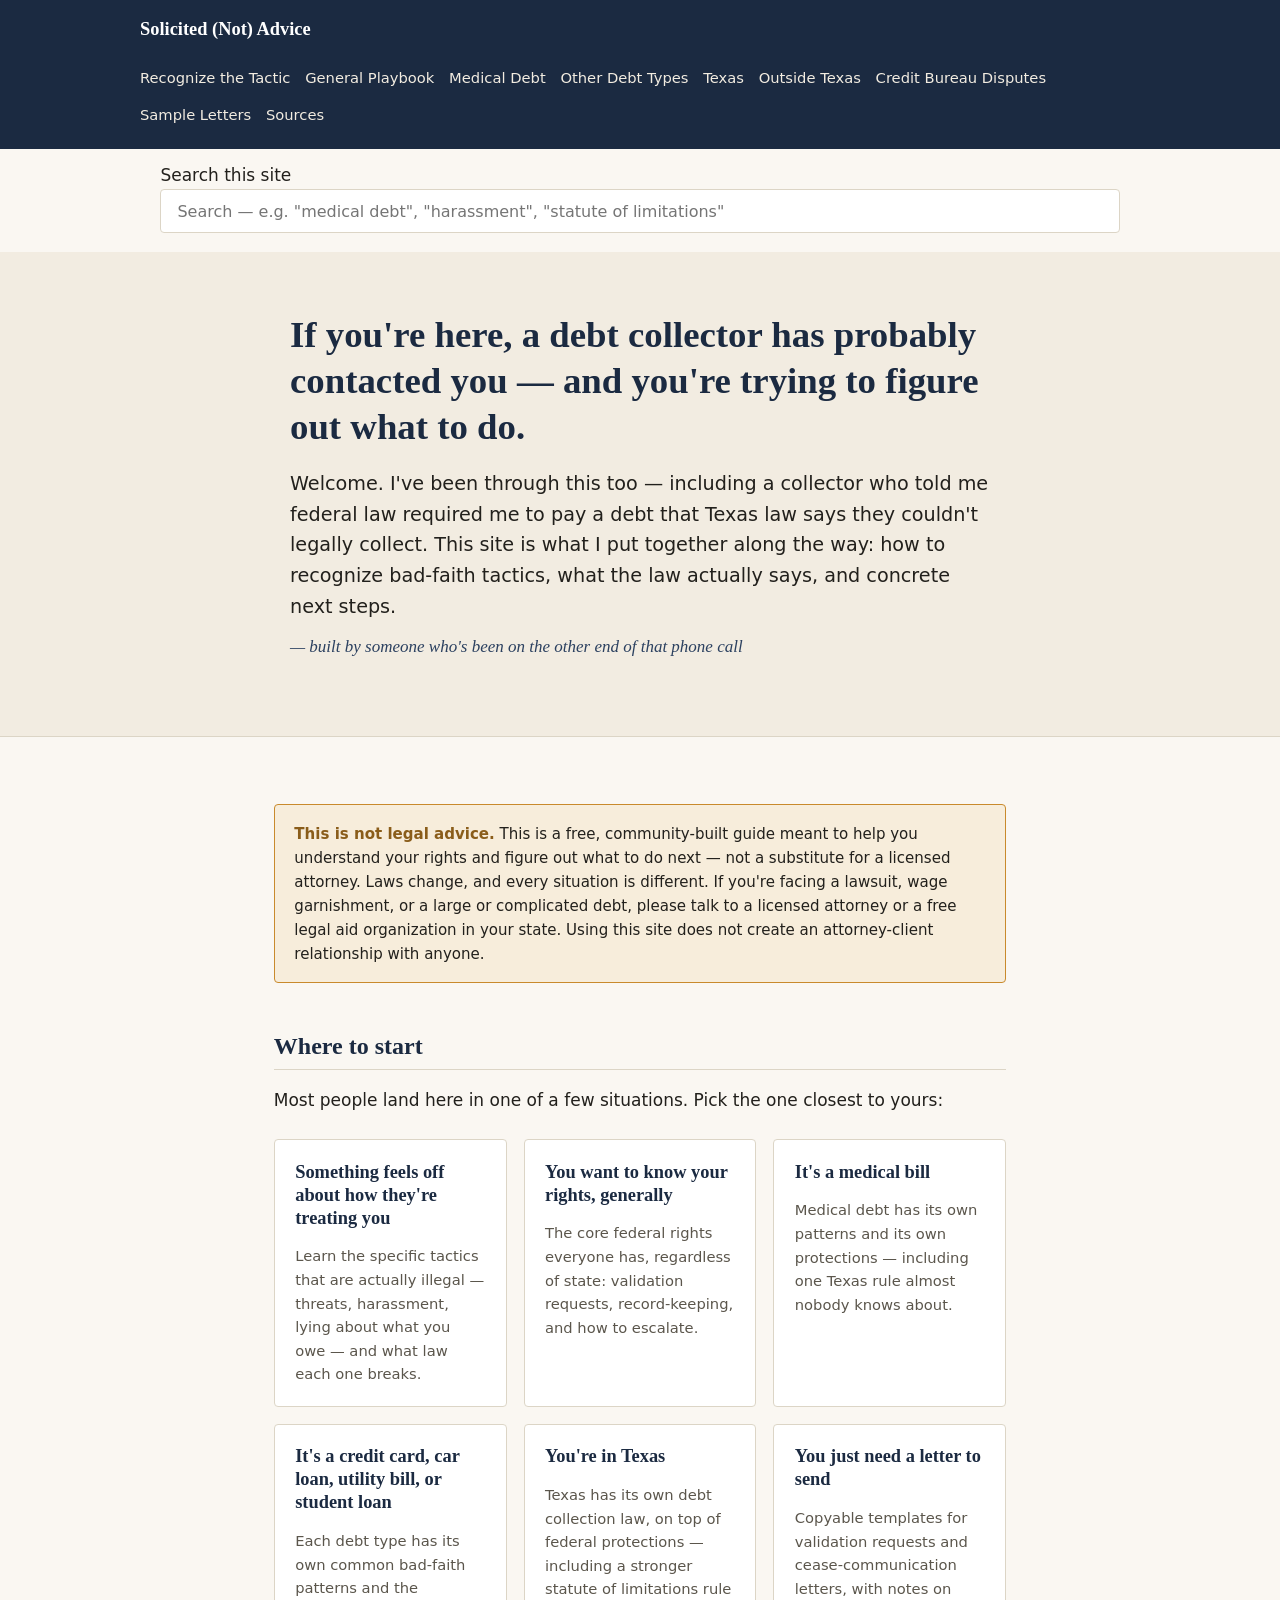
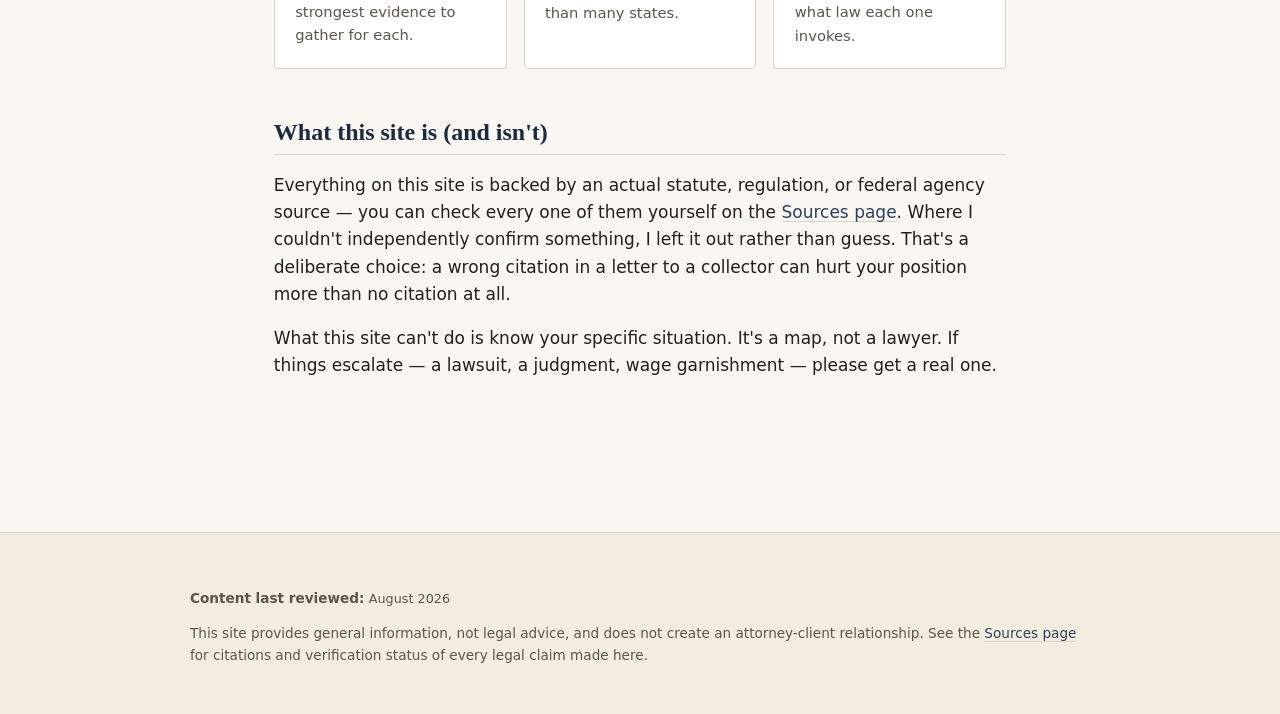
==== index.html @ 65c3b599 "Add files via upload" ====
<!DOCTYPE html>
<html lang="en">
<head>
<meta charset="UTF-8">
<meta name="viewport" content="width=device-width, initial-scale=1.0">
<title>Fighting Bad-Faith Debt Collection — A Community Guide</title>
<meta name="description" content="A free guide to recognizing bad-faith debt collection tactics and understanding your rights. Not legal advice — a starting point.">
<link rel="stylesheet" href="styles.css">
</head>
<body>
<a href="#main" class="skip-link">Skip to main content</a>

<header class="site-header">
  <div class="header-inner">
    <a href="index.html" class="site-title">Solicited (Not) Advice</a>
    <nav class="main-nav" aria-label="Main">
      <a href="recognize-the-tactic.html">Recognize the Tactic</a>
      <a href="playbook.html">General Playbook</a>
      <a href="medical-debt.html">Medical Debt</a>
      <a href="credit-card-debt.html">Other Debt Types</a>
      <a href="texas.html">Texas</a>
      <a href="outside-texas.html">Outside Texas</a>
      <a href="credit-bureau-disputes.html">Credit Bureau Disputes</a>
      <a href="sample-letters.html">Sample Letters</a>
      <a href="sources.html">Sources</a>
    </nav>
  </div>
</header>

<div class="site-search">
  <label for="site-search-input" class="visually-hidden">Search this site</label>
  <input type="search" id="site-search-input" placeholder="Search — e.g. &quot;medical debt&quot;, &quot;harassment&quot;, &quot;statute of limitations&quot;" autocomplete="off">
  <div id="search-results"></div>
</div>

<section class="hero">
  <div class="hero-inner">
    <h1>If you're here, a debt collector has probably contacted you — and you're trying to figure out what to do.</h1>
    <p class="lede">Welcome. I've been through this too — including a collector who told me federal law required me to pay a debt that Texas law says they couldn't legally collect. This site is what I put together along the way: how to recognize bad-faith tactics, what the law actually says, and concrete next steps.</p>
    <p class="signoff">— built by someone who's been on the other end of that phone call</p>
  </div>
</section>

<main id="main">

  <div class="disclaimer">
    <strong>This is not legal advice.</strong> This is a free, community-built guide meant to help you understand your rights and figure out what to do next — not a substitute for a licensed attorney. Laws change, and every situation is different. If you're facing a lawsuit, wage garnishment, or a large or complicated debt, please talk to a licensed attorney or a free legal aid organization in your state. Using this site does not create an attorney-client relationship with anyone.
  </div>

  <h2>Where to start</h2>
  <p>Most people land here in one of a few situations. Pick the one closest to yours:</p>

  <div class="card-grid">
    <a class="card" href="recognize-the-tactic.html">
      <h3>Something feels off about how they're treating you</h3>
      <p>Learn the specific tactics that are actually illegal — threats, harassment, lying about what you owe — and what law each one breaks.</p>
    </a>
    <a class="card" href="playbook.html">
      <h3>You want to know your rights, generally</h3>
      <p>The core federal rights everyone has, regardless of state: validation requests, record-keeping, and how to escalate.</p>
    </a>
    <a class="card" href="medical-debt.html">
      <h3>It's a medical bill</h3>
      <p>Medical debt has its own patterns and its own protections — including one Texas rule almost nobody knows about.</p>
    </a>
    <a class="card" href="credit-card-debt.html">
      <h3>It's a credit card, car loan, utility bill, or student loan</h3>
      <p>Each debt type has its own common bad-faith patterns and the strongest evidence to gather for each.</p>
    </a>
    <a class="card" href="texas.html">
      <h3>You're in Texas</h3>
      <p>Texas has its own debt collection law, on top of federal protections — including a stronger statute of limitations rule than many states.</p>
    </a>
    <a class="card" href="sample-letters.html">
      <h3>You just need a letter to send</h3>
      <p>Copyable templates for validation requests and cease-communication letters, with notes on what law each one invokes.</p>
    </a>
  </div>

  <h2>What this site is (and isn't)</h2>
  <p>Everything on this site is backed by an actual statute, regulation, or federal agency source — you can check every one of them yourself on the <a href="sources.html">Sources page</a>. Where I couldn't independently confirm something, I left it out rather than guess. That's a deliberate choice: a wrong citation in a letter to a collector can hurt your position more than no citation at all.</p>
  <p>What this site can't do is know your specific situation. It's a map, not a lawyer. If things escalate — a lawsuit, a judgment, wage garnishment — please get a real one.</p>

</main>

<footer class="site-footer">
  <div class="footer-inner">
    <p><strong>Content last reviewed:</strong> <span class="last-reviewed">August 2026</span></p>
    <p>This site provides general information, not legal advice, and does not create an attorney-client relationship. See the <a href="sources.html">Sources page</a> for citations and verification status of every legal claim made here.</p>
  </div>
</footer>

<script src="search-index.js"></script>
<script src="script.js"></script>
</body>
</html>
---- styles.css ----
/* ===== Design tokens ===== */
:root {
  --ink: #1B2A41;
  --ink-light: #2C4160;
  --paper: #FAF7F2;
  --paper-warm: #F2ECE1;
  --text: #22201C;
  --text-muted: #5B564C;
  --verified: #2F6E5B;
  --verified-bg: #E6EFEB;
  --caution: #C98A2C;
  --caution-bg: #F7EDDB;
  --border: #DCD5C6;
  --serif: Georgia, "Iowan Old Style", "Palatino Linotype", "Book Antiqua", serif;
  --sans: -apple-system, BlinkMacSystemFont, "Segoe UI", system-ui, Roboto, Helvetica, Arial, sans-serif;
  --max-width: 780px;
  --radius: 4px;
}

* { box-sizing: border-box; }

html { scroll-behavior: smooth; }

body {
  margin: 0;
  font-family: var(--sans);
  background: var(--paper);
  color: var(--text);
  line-height: 1.6;
  font-size: 17px;
}

h1, h2, h3, h4 {
  font-family: var(--serif);
  color: var(--ink);
  line-height: 1.25;
  margin-top: 2em;
  margin-bottom: 0.5em;
}

h1 { font-size: 2.1rem; margin-top: 0; }
h2 { font-size: 1.5rem; border-bottom: 1px solid var(--border); padding-bottom: 0.3em; }
h3 { font-size: 1.15rem; color: var(--ink-light); }

p, li { max-width: 68ch; }

a { color: var(--ink-light); text-decoration-color: var(--border); text-underline-offset: 3px; }
a:hover { color: var(--verified); }
a:focus-visible, button:focus-visible, input:focus-visible {
  outline: 2px solid var(--verified);
  outline-offset: 2px;
}

/* ===== Skip link ===== */
.skip-link {
  position: absolute;
  left: -999px;
  top: 0;
  background: var(--ink);
  color: white;
  padding: 0.6em 1em;
  z-index: 100;
}
.skip-link:focus { left: 0; }

/* ===== Header / nav ===== */
header.site-header {
  background: var(--ink);
  color: var(--paper);
  padding: 0.9em 1.2em;
}
.header-inner {
  max-width: 1000px;
  margin: 0 auto;
  display: flex;
  align-items: center;
  justify-content: space-between;
  gap: 1em;
  flex-wrap: wrap;
}
.site-title {
  font-family: var(--serif);
  font-size: 1.15rem;
  color: white;
  text-decoration: none;
  font-weight: bold;
  white-space: nowrap;
}
.site-title:hover { color: var(--paper-warm); }

nav.main-nav {
  display: flex;
  flex-wrap: wrap;
  gap: 0.2em 1em;
  font-size: 0.92rem;
}
nav.main-nav a {
  color: var(--paper-warm);
  text-decoration: none;
  padding: 0.3em 0;
  border-bottom: 2px solid transparent;
}
nav.main-nav a:hover, nav.main-nav a[aria-current="page"] {
  color: white;
  border-bottom-color: var(--verified);
}

/* ===== Search ===== */
.site-search {
  max-width: 1000px;
  margin: 0 auto;
  padding: 0.8em 1.2em;
}
.site-search input {
  width: 100%;
  padding: 0.7em 1em;
  border: 1px solid var(--border);
  border-radius: var(--radius);
  font-size: 1rem;
  font-family: var(--sans);
  background: white;
}
#search-results {
  max-width: 1000px;
  margin: 0.4em auto 0;
  padding: 0 1.2em;
  font-size: 0.92rem;
}
#search-results ul { list-style: none; padding: 0; margin: 0.3em 0; }
#search-results li { padding: 0.35em 0; border-bottom: 1px solid var(--border); }
#search-results a { font-weight: 600; }
#search-results .snippet { color: var(--text-muted); display: block; font-size: 0.9em; }

/* ===== Main content ===== */
main {
  max-width: var(--max-width);
  margin: 0 auto;
  padding: 2.5em 1.4em 5em;
}
main.wide { max-width: 900px; }

/* ===== Hero (homepage) ===== */
.hero {
  background: var(--paper-warm);
  border-bottom: 1px solid var(--border);
  padding: 3.5em 1.4em;
  text-align: left;
}
.hero-inner { max-width: 700px; margin: 0 auto; }
.hero h1 {
  font-size: 2.3rem;
  margin-bottom: 0.4em;
}
.hero .lede {
  font-size: 1.2rem;
  color: var(--text);
  margin-bottom: 0;
}
.hero .signoff {
  font-family: var(--serif);
  font-style: italic;
  color: var(--ink-light);
  margin-top: 0.6em;
}

/* ===== Disclaimer box ===== */
.disclaimer {
  background: var(--caution-bg);
  border: 1px solid var(--caution);
  border-radius: var(--radius);
  padding: 1.1em 1.3em;
  margin: 1.6em 0;
  font-size: 0.94rem;
}
.disclaimer strong { color: #8A5D1A; }

/* ===== Citation block ===== */
.citation {
  border-left: 3px solid var(--verified);
  background: white;
  padding: 0.9em 1.1em;
  margin: 1.2em 0;
  border-radius: 0 var(--radius) var(--radius) 0;
}
.citation .cite-label {
  font-family: var(--serif);
  font-weight: bold;
  color: var(--ink);
  display: block;
  margin-bottom: 0.3em;
}
.citation p { margin: 0.4em 0; }
.citation .cite-link { font-size: 0.9rem; }

/* ===== Cards / grid ===== */
.card-grid {
  display: grid;
  grid-template-columns: repeat(auto-fit, minmax(220px, 1fr));
  gap: 1em;
  margin: 1.5em 0;
}
.card {
  background: white;
  border: 1px solid var(--border);
  border-radius: var(--radius);
  padding: 1.2em;
  text-decoration: none;
  color: var(--text);
  display: block;
}
.card:hover { border-color: var(--verified); }
.card h3 { margin-top: 0; color: var(--ink); }
.card p { font-size: 0.92rem; color: var(--text-muted); margin-bottom: 0; }

/* ===== Tactic pattern block ===== */
.tactic {
  border: 1px solid var(--border);
  border-radius: var(--radius);
  padding: 1.3em 1.4em;
  margin: 1.4em 0;
  background: white;
}
.tactic h3 { margin-top: 0; }
.tactic .looks-like { color: var(--text-muted); font-style: italic; }

/* ===== Steps ===== */
ol.steps { padding-left: 1.4em; }
ol.steps li { margin-bottom: 0.6em; }

/* ===== Letter template ===== */
.letter-template {
  background: white;
  border: 1px solid var(--border);
  border-radius: var(--radius);
  padding: 1.5em;
  font-family: var(--serif);
  white-space: pre-wrap;
  margin: 1em 0;
  line-height: 1.7;
}
.letter-note {
  background: var(--caution-bg);
  border-left: 3px solid var(--caution);
  padding: 0.7em 1em;
  font-size: 0.9rem;
  margin-bottom: 1em;
}

/* ===== Table ===== */
table.data {
  width: 100%;
  border-collapse: collapse;
  margin: 1.4em 0;
  font-size: 0.94rem;
}
table.data th, table.data td {
  text-align: left;
  padding: 0.6em 0.7em;
  border-bottom: 1px solid var(--border);
}
table.data th {
  font-family: var(--serif);
  color: var(--ink);
  border-bottom: 2px solid var(--ink);
}

/* ===== Footer ===== */
footer.site-footer {
  background: var(--paper-warm);
  border-top: 1px solid var(--border);
  padding: 2em 1.4em;
  margin-top: 3em;
}
.footer-inner {
  max-width: 900px;
  margin: 0 auto;
  font-size: 0.85rem;
  color: var(--text-muted);
}
.footer-inner p { max-width: none; }
.footer-inner a { color: var(--ink-light); }
.last-reviewed {
  display: inline-block;
  margin-top: 0.6em;
  font-size: 0.8rem;
  color: var(--text-muted);
}

/* ===== Back to top / breadcrumb ===== */
.eyebrow {
  font-size: 0.82rem;
  text-transform: uppercase;
  letter-spacing: 0.06em;
  color: var(--verified);
  font-weight: 700;
  margin-bottom: 0.4em;
}

/* ===== Reduced motion ===== */
@media (prefers-reduced-motion: reduce) {
  html { scroll-behavior: auto; }
}

/* ===== Mobile ===== */
@media (max-width: 640px) {
  .hero { padding: 2.2em 1em; }
  .hero h1 { font-size: 1.7rem; }
  main { padding: 1.8em 1em 4em; }
  nav.main-nav { gap: 0.1em 0.7em; }
}
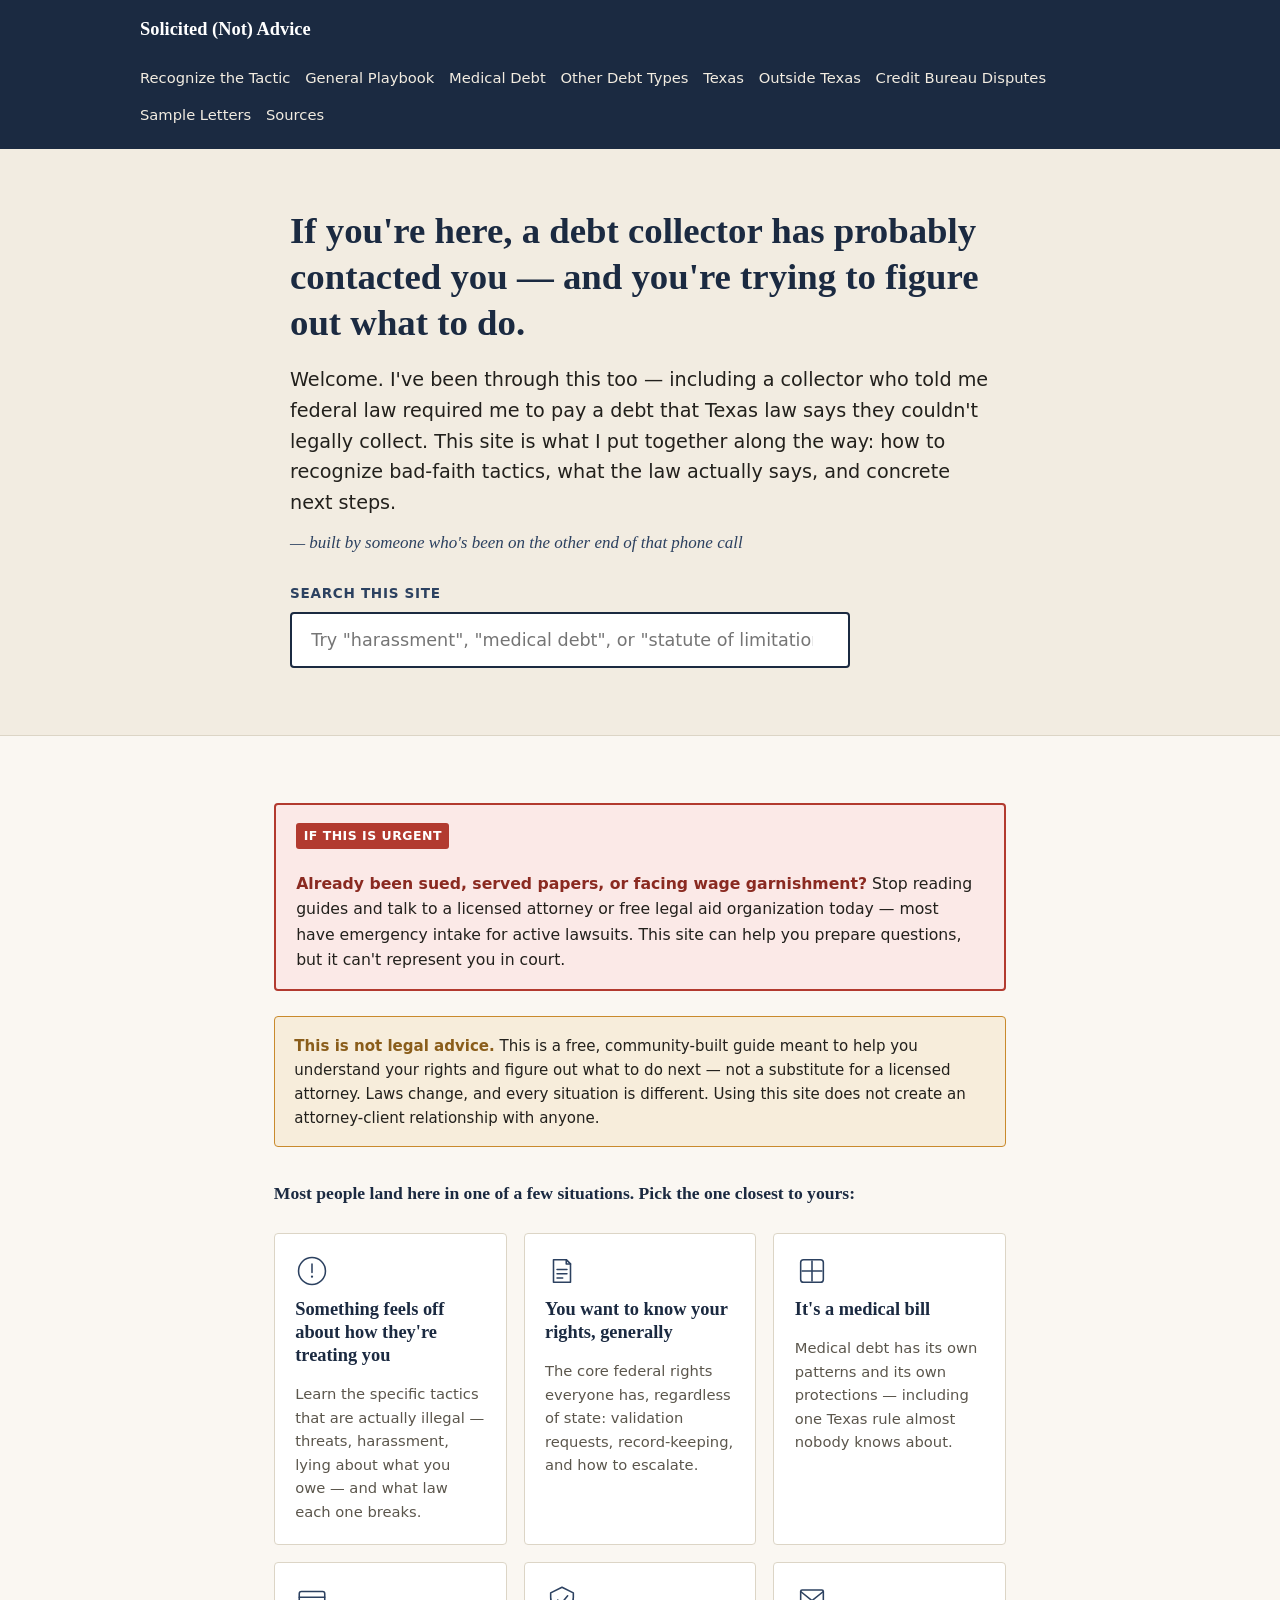
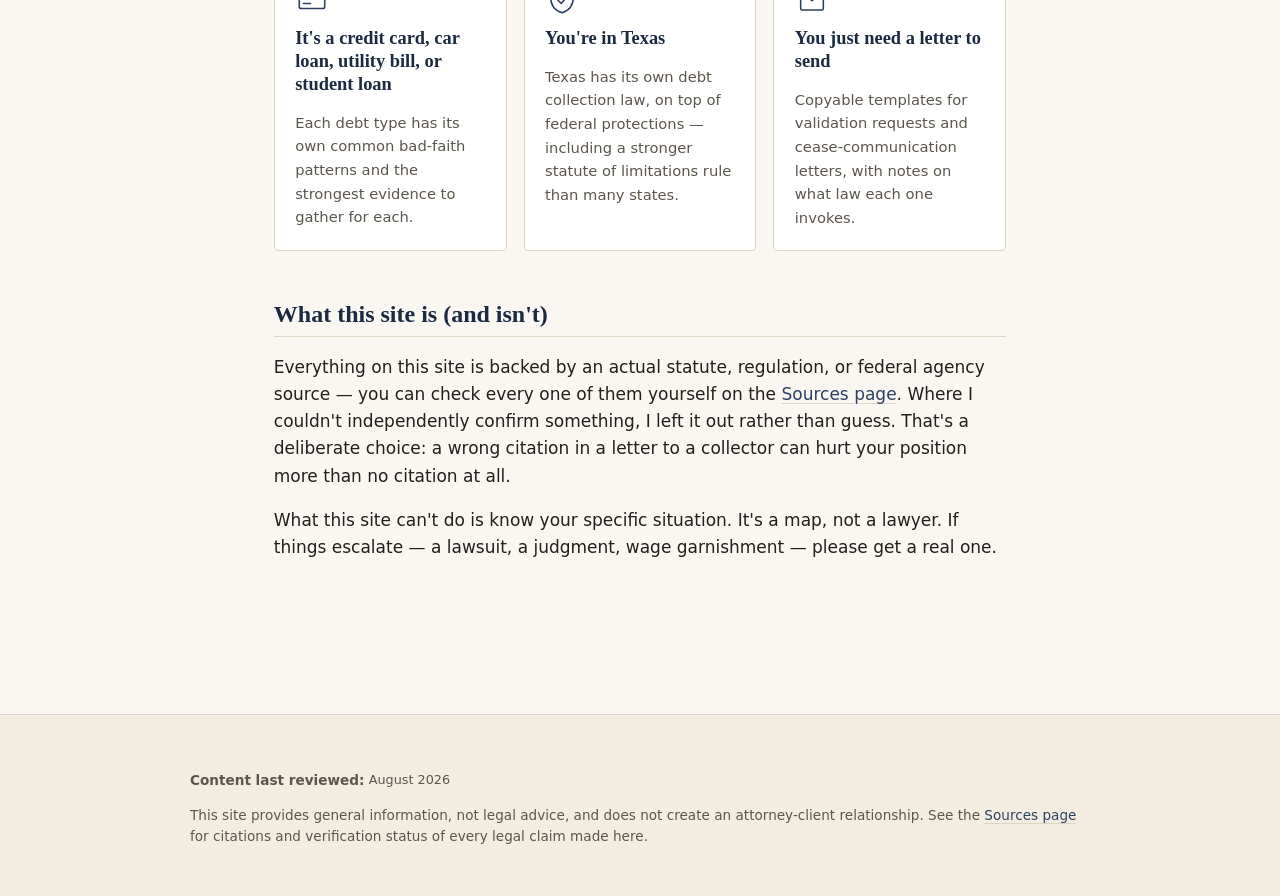
==== commit a96a0b33: "Add files via upload" ====
--- a/index.html
+++ b/index.html
@@ -27,51 +27,61 @@
   </div>
 </header>
 
-<div class="site-search">
-  <label for="site-search-input" class="visually-hidden">Search this site</label>
-  <input type="search" id="site-search-input" placeholder="Search — e.g. &quot;medical debt&quot;, &quot;harassment&quot;, &quot;statute of limitations&quot;" autocomplete="off">
-  <div id="search-results"></div>
-</div>
-
 <section class="hero">
   <div class="hero-inner">
     <h1>If you're here, a debt collector has probably contacted you — and you're trying to figure out what to do.</h1>
     <p class="lede">Welcome. I've been through this too — including a collector who told me federal law required me to pay a debt that Texas law says they couldn't legally collect. This site is what I put together along the way: how to recognize bad-faith tactics, what the law actually says, and concrete next steps.</p>
     <p class="signoff">— built by someone who's been on the other end of that phone call</p>
+
+    <div class="hero-search">
+      <label for="site-search-input" class="visible-label">Search this site</label>
+      <input type="search" id="site-search-input" placeholder="Try &quot;harassment&quot;, &quot;medical debt&quot;, or &quot;statute of limitations&quot;" autocomplete="off">
+      <div id="search-results"></div>
+    </div>
   </div>
 </section>
 
 <main id="main">
 
-  <div class="disclaimer">
-    <strong>This is not legal advice.</strong> This is a free, community-built guide meant to help you understand your rights and figure out what to do next — not a substitute for a licensed attorney. Laws change, and every situation is different. If you're facing a lawsuit, wage garnishment, or a large or complicated debt, please talk to a licensed attorney or a free legal aid organization in your state. Using this site does not create an attorney-client relationship with anyone.
+  <div class="urgent-alert">
+    <span class="urgent-label">If this is urgent</span>
+    <p><strong>Already been sued, served papers, or facing wage garnishment?</strong> Stop reading guides and talk to a licensed attorney or free legal aid organization today — most have emergency intake for active lawsuits. This site can help you prepare questions, but it can't represent you in court.</p>
   </div>
 
-  <h2>Where to start</h2>
-  <p>Most people land here in one of a few situations. Pick the one closest to yours:</p>
+  <div class="disclaimer">
+    <strong>This is not legal advice.</strong> This is a free, community-built guide meant to help you understand your rights and figure out what to do next — not a substitute for a licensed attorney. Laws change, and every situation is different. Using this site does not create an attorney-client relationship with anyone.
+  </div>
+
+  <p class="triage-prompt">Most people land here in one of a few situations. Pick the one closest to yours:</p>
 
   <div class="card-grid">
     <a class="card" href="recognize-the-tactic.html">
+      <span class="card-icon" aria-hidden="true"><svg viewBox="0 0 48 48" fill="none" stroke="currentColor" stroke-width="2.2" stroke-linecap="round" stroke-linejoin="round"><circle cx="24" cy="24" r="19"/><path d="M24 14v12"/><circle cx="24" cy="32" r="1.6" fill="currentColor" stroke="none"/></svg></span>
       <h3>Something feels off about how they're treating you</h3>
       <p>Learn the specific tactics that are actually illegal — threats, harassment, lying about what you owe — and what law each one breaks.</p>
     </a>
     <a class="card" href="playbook.html">
+      <span class="card-icon" aria-hidden="true"><svg viewBox="0 0 48 48" fill="none" stroke="currentColor" stroke-width="2.2" stroke-linecap="round" stroke-linejoin="round"><path d="M12 8h18l6 6v26H12z"/><path d="M30 8v6h6"/><path d="M17 22h14M17 28h14M17 34h8"/></svg></span>
       <h3>You want to know your rights, generally</h3>
       <p>The core federal rights everyone has, regardless of state: validation requests, record-keeping, and how to escalate.</p>
     </a>
     <a class="card" href="medical-debt.html">
+      <span class="card-icon" aria-hidden="true"><svg viewBox="0 0 48 48" fill="none" stroke="currentColor" stroke-width="2.2" stroke-linecap="round" stroke-linejoin="round"><path d="M24 10v28M10 24h28"/><rect x="8" y="8" width="32" height="32" rx="4"/></svg></span>
       <h3>It's a medical bill</h3>
       <p>Medical debt has its own patterns and its own protections — including one Texas rule almost nobody knows about.</p>
     </a>
     <a class="card" href="credit-card-debt.html">
+      <span class="card-icon" aria-hidden="true"><svg viewBox="0 0 48 48" fill="none" stroke="currentColor" stroke-width="2.2" stroke-linecap="round" stroke-linejoin="round"><rect x="6" y="12" width="36" height="24" rx="3"/><path d="M6 20h36"/><path d="M12 29h10"/></svg></span>
       <h3>It's a credit card, car loan, utility bill, or student loan</h3>
       <p>Each debt type has its own common bad-faith patterns and the strongest evidence to gather for each.</p>
     </a>
     <a class="card" href="texas.html">
+      <span class="card-icon" aria-hidden="true"><svg viewBox="0 0 48 48" fill="none" stroke="currentColor" stroke-width="2.2" stroke-linecap="round" stroke-linejoin="round"><path d="M24 6l16 8v6c0 12-7 19-16 22-9-3-16-10-16-22v-6z"/><path d="M18 24l5 5 9-11"/></svg></span>
       <h3>You're in Texas</h3>
       <p>Texas has its own debt collection law, on top of federal protections — including a stronger statute of limitations rule than many states.</p>
     </a>
     <a class="card" href="sample-letters.html">
+      <span class="card-icon" aria-hidden="true"><svg viewBox="0 0 48 48" fill="none" stroke="currentColor" stroke-width="2.2" stroke-linecap="round" stroke-linejoin="round"><rect x="8" y="10" width="32" height="28" rx="2"/><path d="M8 12l16 13 16-13"/></svg></span>
       <h3>You just need a letter to send</h3>
       <p>Copyable templates for validation requests and cease-communication letters, with notes on what law each one invokes.</p>
     </a>
--- a/styles.css
+++ b/styles.css
@@ -163,6 +163,46 @@
   margin-top: 0.6em;
 }
 
+/* ===== Hero search (homepage) ===== */
+.hero-search {
+  margin-top: 1.6em;
+  max-width: 560px;
+}
+.hero-search label.visible-label {
+  display: block;
+  font-family: var(--sans);
+  font-weight: 700;
+  font-size: 0.85rem;
+  text-transform: uppercase;
+  letter-spacing: 0.05em;
+  color: var(--ink-light);
+  margin-bottom: 0.5em;
+}
+.hero-search input {
+  width: 100%;
+  padding: 0.9em 1.1em;
+  border: 2px solid var(--ink);
+  border-radius: var(--radius);
+  font-size: 1.1rem;
+  font-family: var(--sans);
+  background: white;
+}
+.hero-search input:focus-visible {
+  outline: 3px solid var(--verified);
+  outline-offset: 1px;
+}
+.hero-search #search-results {
+  padding: 0;
+  margin-top: 0.5em;
+}
+.triage-prompt {
+  font-family: var(--serif);
+  font-size: 1.1rem;
+  color: var(--ink);
+  font-weight: 600;
+  margin: 1.8em 0 0.6em;
+}
+
 /* ===== Disclaimer box ===== */
 .disclaimer {
   background: var(--caution-bg);
@@ -191,6 +231,70 @@
 }
 .citation p { margin: 0.4em 0; }
 .citation .cite-link { font-size: 0.9rem; }
+
+/* ===== Progressive disclosure within citations ===== */
+.citation .takeaway {
+  margin: 0.4em 0;
+}
+.citation details {
+  margin: 0.6em 0 0.2em;
+  border-top: 1px dashed var(--border);
+  padding-top: 0.6em;
+}
+.citation details summary {
+  cursor: pointer;
+  font-weight: 600;
+  color: var(--ink-light);
+  font-size: 0.92rem;
+  list-style: none;
+  user-select: none;
+}
+.citation details summary::-webkit-details-marker { display: none; }
+.citation details summary::before {
+  content: "▸ ";
+  color: var(--verified);
+}
+.citation details[open] summary::before {
+  content: "▾ ";
+}
+.citation details summary:hover { color: var(--verified); }
+.citation details[open] summary {
+  margin-bottom: 0.5em;
+}
+.citation details .legal-text {
+  background: var(--paper-warm);
+  border-radius: var(--radius);
+  padding: 0.8em 1em;
+  font-size: 0.93rem;
+  color: var(--text-muted);
+}
+.citation details .legal-text p { margin: 0.3em 0; }
+
+/* ===== Urgent alert (distinct from .disclaimer) ===== */
+.urgent-alert {
+  background: #FBE9E7;
+  border: 2px solid #B23A2F;
+  border-radius: var(--radius);
+  padding: 1.1em 1.3em;
+  margin: 1.6em 0;
+  font-size: 0.98rem;
+  position: relative;
+}
+.urgent-alert .urgent-label {
+  display: inline-block;
+  font-family: var(--sans);
+  font-weight: 800;
+  text-transform: uppercase;
+  letter-spacing: 0.04em;
+  font-size: 0.78rem;
+  color: white;
+  background: #B23A2F;
+  padding: 0.25em 0.6em;
+  border-radius: 3px;
+  margin-bottom: 0.5em;
+}
+.urgent-alert strong { color: #8A2A21; }
+.urgent-alert p:last-child { margin-bottom: 0; }
 
 /* ===== Cards / grid ===== */
 .card-grid {
@@ -209,8 +313,17 @@
   display: block;
 }
 .card:hover { border-color: var(--verified); }
+.card:hover .card-icon { color: var(--verified); }
 .card h3 { margin-top: 0; color: var(--ink); }
 .card p { font-size: 0.92rem; color: var(--text-muted); margin-bottom: 0; }
+.card-icon {
+  width: 34px;
+  height: 34px;
+  color: var(--ink-light);
+  margin-bottom: 0.6em;
+  display: block;
+}
+.card-icon svg { width: 100%; height: 100%; }
 
 /* ===== Tactic pattern block ===== */
 .tactic {
@@ -220,8 +333,15 @@
   margin: 1.4em 0;
   background: white;
 }
-.tactic h3 { margin-top: 0; }
+.tactic h3 { margin-top: 0; display: flex; align-items: center; gap: 0.5em; }
 .tactic .looks-like { color: var(--text-muted); font-style: italic; }
+.tactic-icon {
+  width: 26px;
+  height: 26px;
+  flex-shrink: 0;
+  color: var(--caution);
+}
+.tactic-icon svg { width: 100%; height: 100%; }
 
 /* ===== Steps ===== */
 ol.steps { padding-left: 1.4em; }
@@ -305,6 +425,7 @@
 @media (max-width: 640px) {
   .hero { padding: 2.2em 1em; }
   .hero h1 { font-size: 1.7rem; }
+  .hero-search input { font-size: 1rem; }
   main { padding: 1.8em 1em 4em; }
   nav.main-nav { gap: 0.1em 0.7em; }
 }
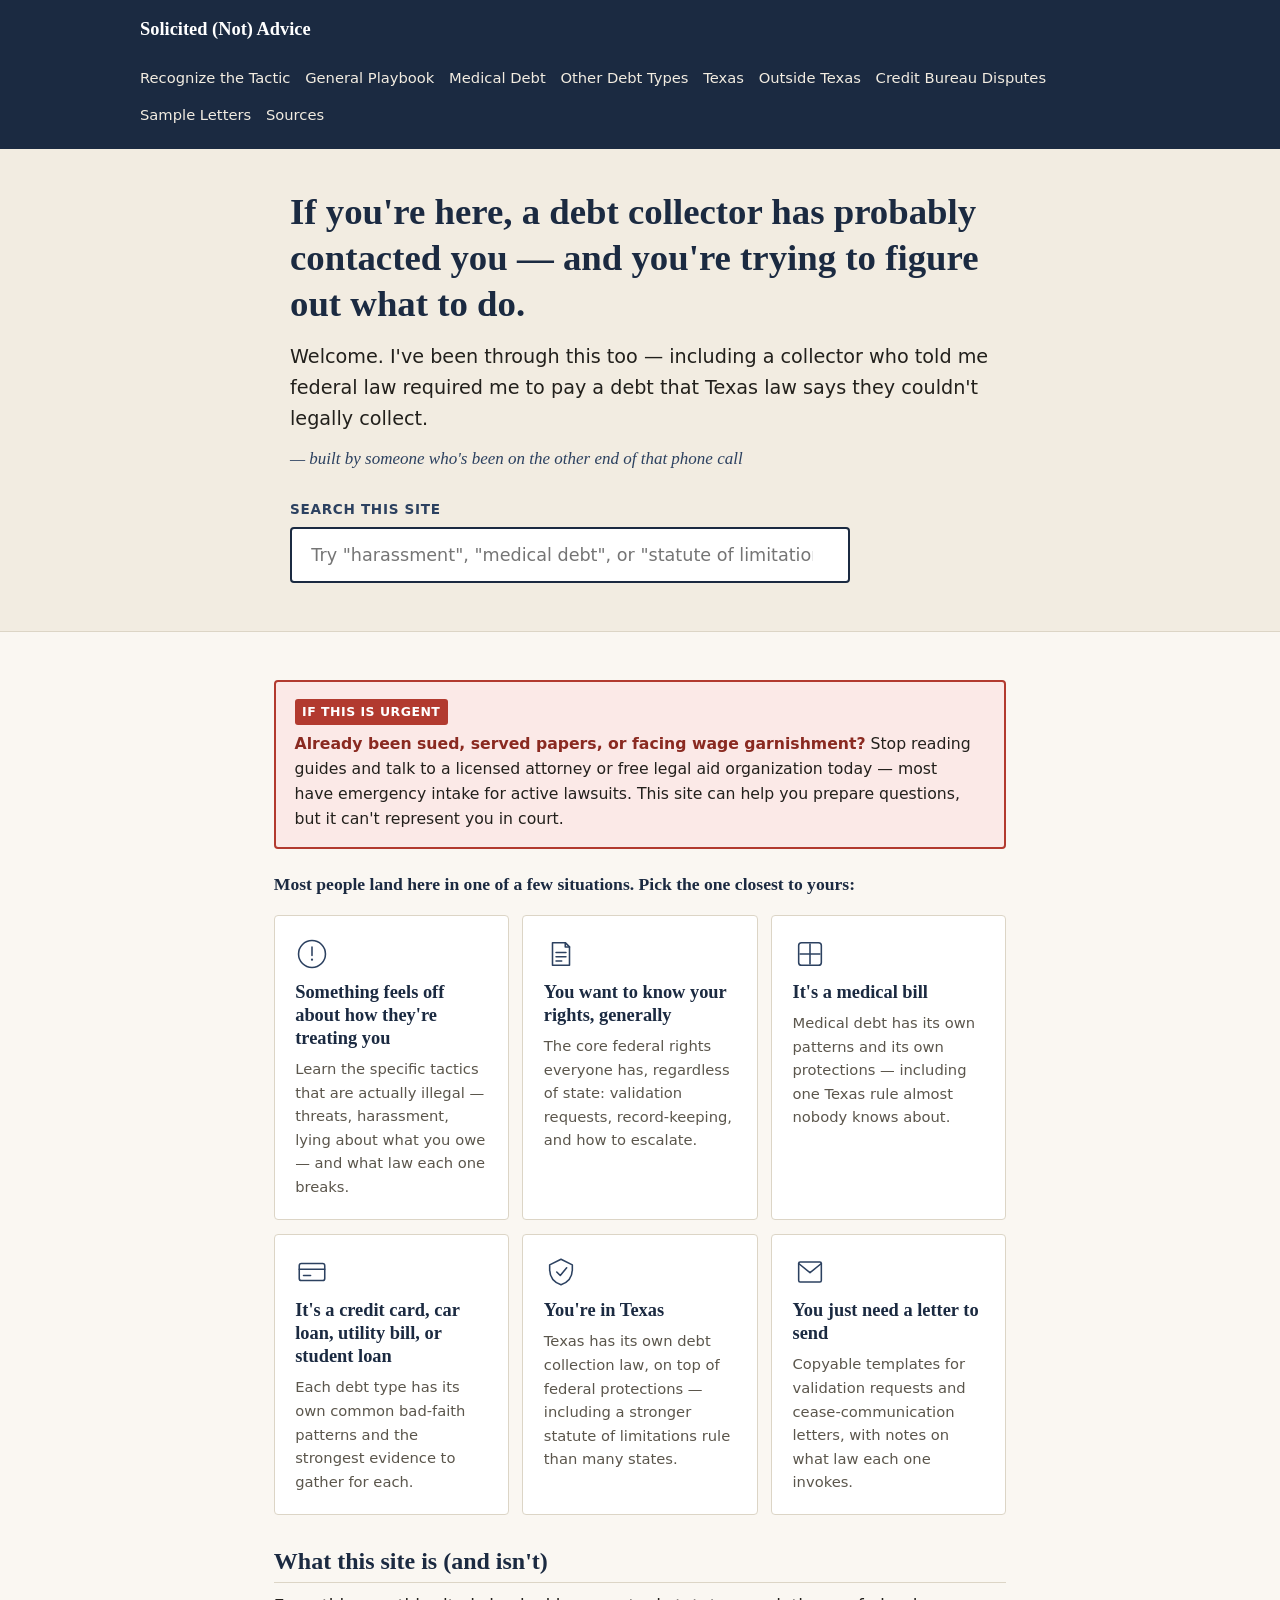
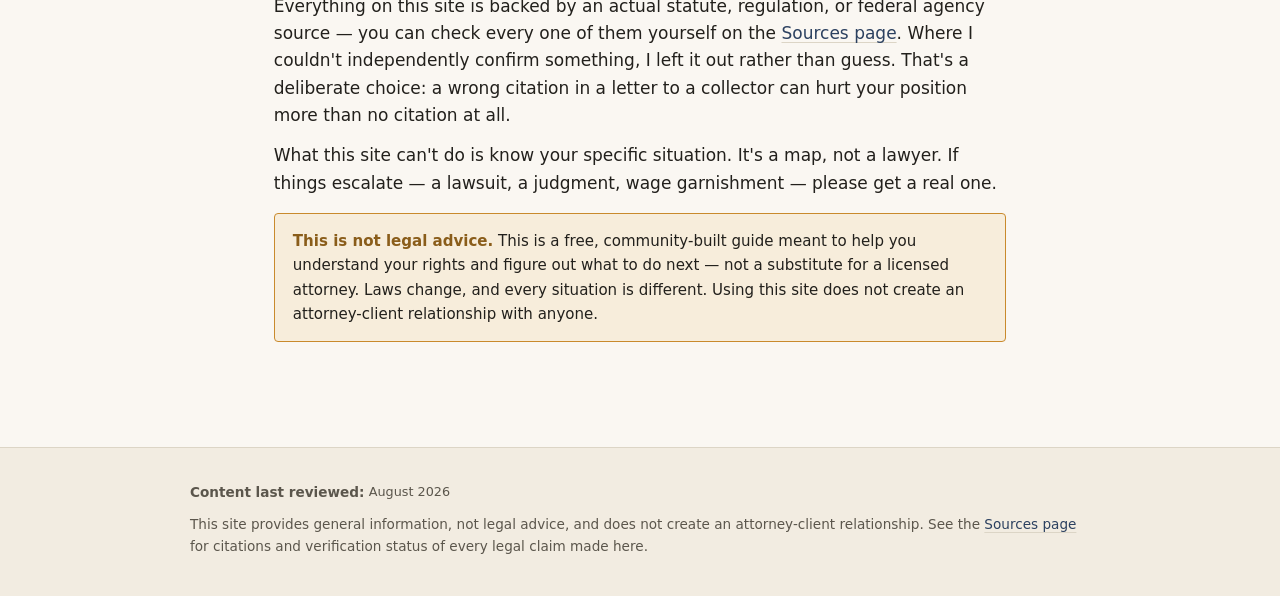
==== commit 8d490206: "Add files via upload" ====
--- a/index.html
+++ b/index.html
@@ -30,7 +30,7 @@
 <section class="hero">
   <div class="hero-inner">
     <h1>If you're here, a debt collector has probably contacted you — and you're trying to figure out what to do.</h1>
-    <p class="lede">Welcome. I've been through this too — including a collector who told me federal law required me to pay a debt that Texas law says they couldn't legally collect. This site is what I put together along the way: how to recognize bad-faith tactics, what the law actually says, and concrete next steps.</p>
+    <p class="lede">Welcome. I've been through this too — including a collector who told me federal law required me to pay a debt that Texas law says they couldn't legally collect.</p>
     <p class="signoff">— built by someone who's been on the other end of that phone call</p>
 
     <div class="hero-search">
@@ -46,10 +46,6 @@
   <div class="urgent-alert">
     <span class="urgent-label">If this is urgent</span>
     <p><strong>Already been sued, served papers, or facing wage garnishment?</strong> Stop reading guides and talk to a licensed attorney or free legal aid organization today — most have emergency intake for active lawsuits. This site can help you prepare questions, but it can't represent you in court.</p>
-  </div>
-
-  <div class="disclaimer">
-    <strong>This is not legal advice.</strong> This is a free, community-built guide meant to help you understand your rights and figure out what to do next — not a substitute for a licensed attorney. Laws change, and every situation is different. Using this site does not create an attorney-client relationship with anyone.
   </div>
 
   <p class="triage-prompt">Most people land here in one of a few situations. Pick the one closest to yours:</p>
@@ -91,6 +87,10 @@
   <p>Everything on this site is backed by an actual statute, regulation, or federal agency source — you can check every one of them yourself on the <a href="sources.html">Sources page</a>. Where I couldn't independently confirm something, I left it out rather than guess. That's a deliberate choice: a wrong citation in a letter to a collector can hurt your position more than no citation at all.</p>
   <p>What this site can't do is know your specific situation. It's a map, not a lawyer. If things escalate — a lawsuit, a judgment, wage garnishment — please get a real one.</p>
 
+  <div class="disclaimer">
+    <strong>This is not legal advice.</strong> This is a free, community-built guide meant to help you understand your rights and figure out what to do next — not a substitute for a licensed attorney. Laws change, and every situation is different. Using this site does not create an attorney-client relationship with anyone.
+  </div>
+
 </main>
 
 <footer class="site-footer">
--- a/styles.css
+++ b/styles.css
@@ -34,21 +34,35 @@
   font-family: var(--serif);
   color: var(--ink);
   line-height: 1.25;
-  margin-top: 2em;
-  margin-bottom: 0.5em;
+  margin-top: 1.3em;
+  margin-bottom: 0.4em;
 }
 
 h1 { font-size: 2.1rem; margin-top: 0; }
-h2 { font-size: 1.5rem; border-bottom: 1px solid var(--border); padding-bottom: 0.3em; }
+h2 { font-size: 1.5rem; border-bottom: 1px solid var(--border); padding-bottom: 0.25em; }
 h3 { font-size: 1.15rem; color: var(--ink-light); }
 
 p, li { max-width: 68ch; }
+p { margin: 0 0 0.8em; }
 
 a { color: var(--ink-light); text-decoration-color: var(--border); text-underline-offset: 3px; }
 a:hover { color: var(--verified); }
 a:focus-visible, button:focus-visible, input:focus-visible {
   outline: 2px solid var(--verified);
   outline-offset: 2px;
+}
+
+/* ===== Accessibility utility ===== */
+.visually-hidden {
+  position: absolute;
+  width: 1px;
+  height: 1px;
+  padding: 0;
+  margin: -1px;
+  overflow: hidden;
+  clip: rect(0, 0, 0, 0);
+  white-space: nowrap;
+  border: 0;
 }
 
 /* ===== Skip link ===== */
@@ -107,9 +121,14 @@
 
 /* ===== Search ===== */
 .site-search {
+  background: var(--paper-warm);
+  border-bottom: 1px solid var(--border);
+  padding: 0.7em 0;
+}
+.site-search-inner {
   max-width: 1000px;
   margin: 0 auto;
-  padding: 0.8em 1.2em;
+  padding: 0 1.2em;
 }
 .site-search input {
   width: 100%;
@@ -135,7 +154,7 @@
 main {
   max-width: var(--max-width);
   margin: 0 auto;
-  padding: 2.5em 1.4em 5em;
+  padding: 1.8em 1.4em 3.2em;
 }
 main.wide { max-width: 900px; }
 
@@ -143,7 +162,7 @@
 .hero {
   background: var(--paper-warm);
   border-bottom: 1px solid var(--border);
-  padding: 3.5em 1.4em;
+  padding: 2.4em 1.4em;
   text-align: left;
 }
 .hero-inner { max-width: 700px; margin: 0 auto; }
@@ -200,7 +219,7 @@
   font-size: 1.1rem;
   color: var(--ink);
   font-weight: 600;
-  margin: 1.8em 0 0.6em;
+  margin: 1.2em 0 0.5em;
 }
 
 /* ===== Disclaimer box ===== */
@@ -208,8 +227,8 @@
   background: var(--caution-bg);
   border: 1px solid var(--caution);
   border-radius: var(--radius);
-  padding: 1.1em 1.3em;
-  margin: 1.6em 0;
+  padding: 1em 1.2em;
+  margin: 1.1em 0;
   font-size: 0.94rem;
 }
 .disclaimer strong { color: #8A5D1A; }
@@ -218,8 +237,8 @@
 .citation {
   border-left: 3px solid var(--verified);
   background: white;
-  padding: 0.9em 1.1em;
-  margin: 1.2em 0;
+  padding: 0.8em 1em;
+  margin: 0.8em 0;
   border-radius: 0 var(--radius) var(--radius) 0;
 }
 .citation .cite-label {
@@ -270,13 +289,47 @@
 }
 .citation details .legal-text p { margin: 0.3em 0; }
 
+/* ===== Section-level progressive disclosure (active summary pattern) ===== */
+/* Wraps supporting detail under a short always-visible lead sentence. */
+.section-details {
+  margin: 0.5em 0 1em;
+}
+.section-details > summary {
+  cursor: pointer;
+  font-weight: 600;
+  color: var(--ink-light);
+  font-size: 0.95rem;
+  list-style: none;
+  user-select: none;
+  padding: 0.5em 0;
+}
+.section-details > summary::-webkit-details-marker { display: none; }
+.section-details > summary::before {
+  content: "▸ ";
+  color: var(--verified);
+}
+.section-details[open] > summary::before {
+  content: "▾ ";
+}
+.section-details > summary:hover { color: var(--verified); }
+.section-details[open] > summary { margin-bottom: 0.3em; }
+.section-details > ul {
+  background: white;
+  border: 1px solid var(--border);
+  border-radius: var(--radius);
+  padding: 1em 1.2em 1em 2.2em;
+  margin: 0;
+}
+.section-details > ul li { margin-bottom: 0.5em; }
+.section-details > ul li:last-child { margin-bottom: 0; }
+
 /* ===== Urgent alert (distinct from .disclaimer) ===== */
 .urgent-alert {
   background: #FBE9E7;
   border: 2px solid #B23A2F;
   border-radius: var(--radius);
-  padding: 1.1em 1.3em;
-  margin: 1.6em 0;
+  padding: 1em 1.2em;
+  margin: 1.1em 0;
   font-size: 0.98rem;
   position: relative;
 }
@@ -300,8 +353,8 @@
 .card-grid {
   display: grid;
   grid-template-columns: repeat(auto-fit, minmax(220px, 1fr));
-  gap: 1em;
-  margin: 1.5em 0;
+  gap: 0.8em;
+  margin: 1em 0;
 }
 .card {
   background: white;
@@ -329,8 +382,8 @@
 .tactic {
   border: 1px solid var(--border);
   border-radius: var(--radius);
-  padding: 1.3em 1.4em;
-  margin: 1.4em 0;
+  padding: 1.1em 1.2em;
+  margin: 1em 0;
   background: white;
 }
 .tactic h3 { margin-top: 0; display: flex; align-items: center; gap: 0.5em; }
@@ -388,8 +441,8 @@
 footer.site-footer {
   background: var(--paper-warm);
   border-top: 1px solid var(--border);
-  padding: 2em 1.4em;
-  margin-top: 3em;
+  padding: 1.6em 1.4em;
+  margin-top: 2em;
 }
 .footer-inner {
   max-width: 900px;
@@ -423,9 +476,9 @@
 
 /* ===== Mobile ===== */
 @media (max-width: 640px) {
-  .hero { padding: 2.2em 1em; }
+  .hero { padding: 1.8em 1em; }
   .hero h1 { font-size: 1.7rem; }
   .hero-search input { font-size: 1rem; }
-  main { padding: 1.8em 1em 4em; }
+  main { padding: 1.4em 1em 2.6em; }
   nav.main-nav { gap: 0.1em 0.7em; }
 }
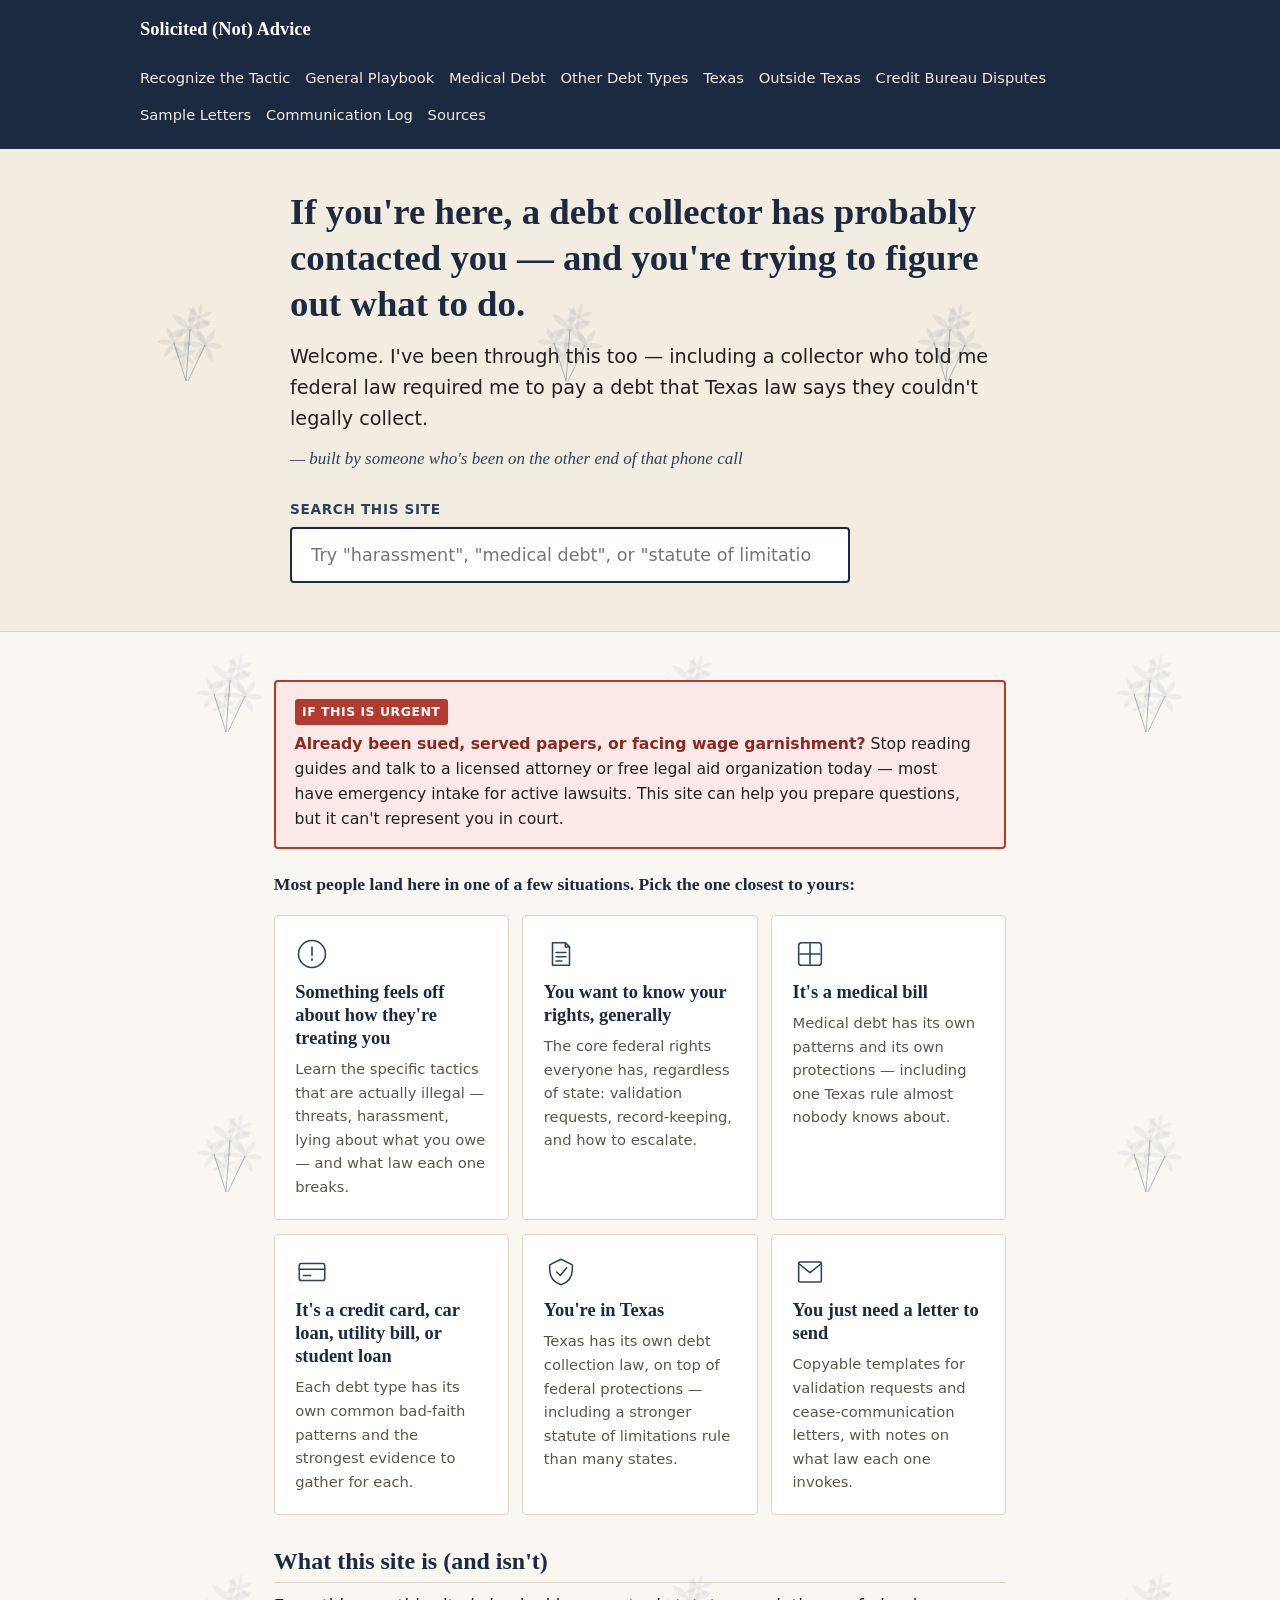
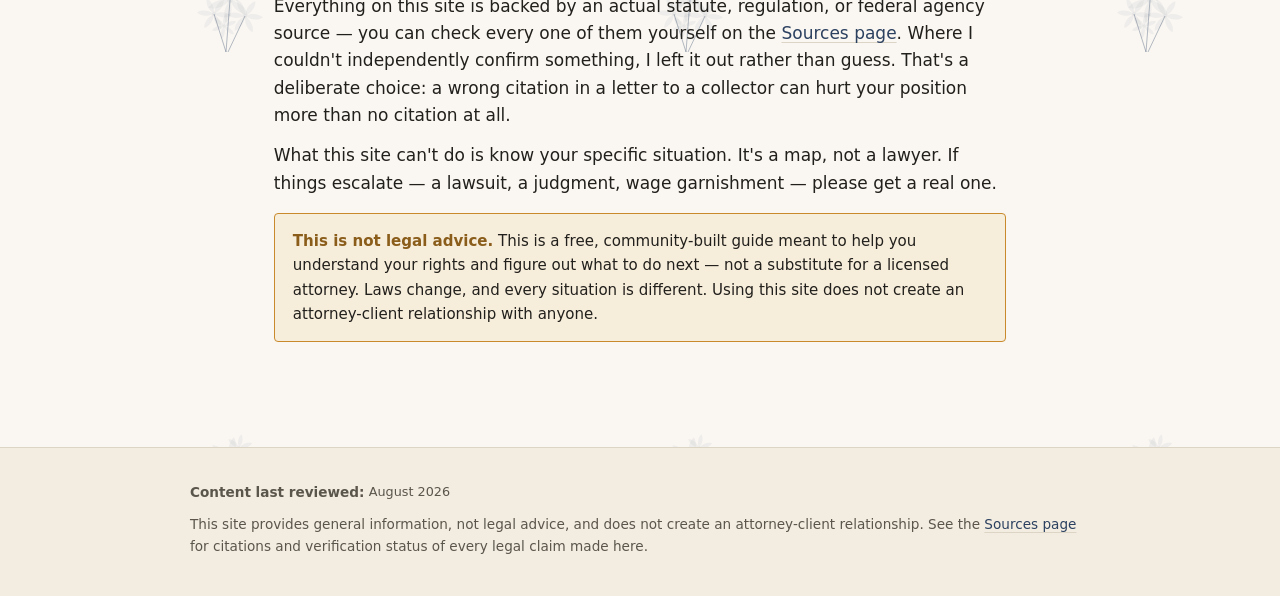
==== commit 122ef39d: "Add files via upload" ====
--- a/index.html
+++ b/index.html
@@ -22,6 +22,7 @@
       <a href="outside-texas.html">Outside Texas</a>
       <a href="credit-bureau-disputes.html">Credit Bureau Disputes</a>
       <a href="sample-letters.html">Sample Letters</a>
+      <a href="communication-log.html">Communication Log</a>
       <a href="sources.html">Sources</a>
     </nav>
   </div>
--- a/styles.css
+++ b/styles.css
@@ -13,6 +13,7 @@
   --border: #DCD5C6;
   --serif: Georgia, "Iowan Old Style", "Palatino Linotype", "Book Antiqua", serif;
   --sans: -apple-system, BlinkMacSystemFont, "Segoe UI", system-ui, Roboto, Helvetica, Arial, sans-serif;
+  --hand: "Segoe Print", "Bradley Hand", "Chalkboard SE", "Comic Sans MS", cursive;
   --max-width: 780px;
   --radius: 4px;
 }
@@ -24,7 +25,9 @@
 body {
   margin: 0;
   font-family: var(--sans);
-  background: var(--paper);
+  background-color: var(--paper);
+  background-image: url("data:image/svg+xml,%3Csvg xmlns='http://www.w3.org/2000/svg' width='460' height='460' viewBox='-230 -230 460 460'%3E%3Cg fill='%232C4160' fill-opacity='0.05'%3E%3Cg transform='translate(0,-10) rotate(10) scale(1.15)'%3E%3Cpath d='M0 0 C-4 -7 -4 -15 0 -20 C4 -15 4 -7 0 0 Z' transform='rotate(0)'/%3E%3Cpath d='M0 0 C-4 -7 -4 -15 0 -20 C4 -15 4 -7 0 0 Z' transform='rotate(60)'/%3E%3Cpath d='M0 0 C-4 -7 -4 -15 0 -20 C4 -15 4 -7 0 0 Z' transform='rotate(120)'/%3E%3Cpath d='M0 0 C-4 -7 -4 -15 0 -20 C4 -15 4 -7 0 0 Z' transform='rotate(180)'/%3E%3Cpath d='M0 0 C-4 -7 -4 -15 0 -20 C4 -15 4 -7 0 0 Z' transform='rotate(240)'/%3E%3Cpath d='M0 0 C-4 -7 -4 -15 0 -20 C4 -15 4 -7 0 0 Z' transform='rotate(300)'/%3E%3Ccircle cx='0' cy='0' r='2.5'/%3E%3C/g%3E%3Cg transform='translate(-16,4) rotate(-25) scale(0.85)'%3E%3Cpath d='M0 0 C-4 -7 -4 -15 0 -20 C4 -15 4 -7 0 0 Z' transform='rotate(0)'/%3E%3Cpath d='M0 0 C-4 -7 -4 -15 0 -20 C4 -15 4 -7 0 0 Z' transform='rotate(60)'/%3E%3Cpath d='M0 0 C-4 -7 -4 -15 0 -20 C4 -15 4 -7 0 0 Z' transform='rotate(120)'/%3E%3Cpath d='M0 0 C-4 -7 -4 -15 0 -20 C4 -15 4 -7 0 0 Z' transform='rotate(180)'/%3E%3Cpath d='M0 0 C-4 -7 -4 -15 0 -20 C4 -15 4 -7 0 0 Z' transform='rotate(240)'/%3E%3Cpath d='M0 0 C-4 -7 -4 -15 0 -20 C4 -15 4 -7 0 0 Z' transform='rotate(300)'/%3E%3Ccircle cx='0' cy='0' r='2.5'/%3E%3C/g%3E%3Cg transform='translate(15,6) rotate(35) scale(0.9)'%3E%3Cpath d='M0 0 C-4 -7 -4 -15 0 -20 C4 -15 4 -7 0 0 Z' transform='rotate(0)'/%3E%3Cpath d='M0 0 C-4 -7 -4 -15 0 -20 C4 -15 4 -7 0 0 Z' transform='rotate(60)'/%3E%3Cpath d='M0 0 C-4 -7 -4 -15 0 -20 C4 -15 4 -7 0 0 Z' transform='rotate(120)'/%3E%3Cpath d='M0 0 C-4 -7 -4 -15 0 -20 C4 -15 4 -7 0 0 Z' transform='rotate(180)'/%3E%3Cpath d='M0 0 C-4 -7 -4 -15 0 -20 C4 -15 4 -7 0 0 Z' transform='rotate(240)'/%3E%3Cpath d='M0 0 C-4 -7 -4 -15 0 -20 C4 -15 4 -7 0 0 Z' transform='rotate(300)'/%3E%3Ccircle cx='0' cy='0' r='2.5'/%3E%3C/g%3E%3Cg transform='translate(-6,16) rotate(70) scale(0.65)'%3E%3Cpath d='M0 0 C-4 -7 -4 -15 0 -20 C4 -15 4 -7 0 0 Z' transform='rotate(0)'/%3E%3Cpath d='M0 0 C-4 -7 -4 -15 0 -20 C4 -15 4 -7 0 0 Z' transform='rotate(60)'/%3E%3Cpath d='M0 0 C-4 -7 -4 -15 0 -20 C4 -15 4 -7 0 0 Z' transform='rotate(120)'/%3E%3Cpath d='M0 0 C-4 -7 -4 -15 0 -20 C4 -15 4 -7 0 0 Z' transform='rotate(180)'/%3E%3Cpath d='M0 0 C-4 -7 -4 -15 0 -20 C4 -15 4 -7 0 0 Z' transform='rotate(240)'/%3E%3Cpath d='M0 0 C-4 -7 -4 -15 0 -20 C4 -15 4 -7 0 0 Z' transform='rotate(300)'/%3E%3Ccircle cx='0' cy='0' r='2.5'/%3E%3C/g%3E%3Cg transform='translate(9,-22) rotate(-50) scale(0.7)'%3E%3Cpath d='M0 0 C-4 -7 -4 -15 0 -20 C4 -15 4 -7 0 0 Z' transform='rotate(0)'/%3E%3Cpath d='M0 0 C-4 -7 -4 -15 0 -20 C4 -15 4 -7 0 0 Z' transform='rotate(60)'/%3E%3Cpath d='M0 0 C-4 -7 -4 -15 0 -20 C4 -15 4 -7 0 0 Z' transform='rotate(120)'/%3E%3Cpath d='M0 0 C-4 -7 -4 -15 0 -20 C4 -15 4 -7 0 0 Z' transform='rotate(180)'/%3E%3Cpath d='M0 0 C-4 -7 -4 -15 0 -20 C4 -15 4 -7 0 0 Z' transform='rotate(240)'/%3E%3Cpath d='M0 0 C-4 -7 -4 -15 0 -20 C4 -15 4 -7 0 0 Z' transform='rotate(300)'/%3E%3Ccircle cx='0' cy='0' r='2.5'/%3E%3C/g%3E%3C/g%3E%3Cg stroke='%232C4160' stroke-width='1' fill='none' stroke-opacity='0.35'%3E%3Cpath d='M0 -10 L-4 42'/%3E%3Cpath d='M-16 4 L-4 42'/%3E%3Cpath d='M15 6 L-2 42'/%3E%3C/g%3E%3C/svg%3E");
+  background-repeat: repeat;
   color: var(--text);
   line-height: 1.6;
   font-size: 17px;
@@ -160,7 +163,9 @@
 
 /* ===== Hero (homepage) ===== */
 .hero {
-  background: var(--paper-warm);
+  background-color: var(--paper-warm);
+  background-image: url("data:image/svg+xml,%3Csvg xmlns='http://www.w3.org/2000/svg' width='380' height='380' viewBox='-190 -190 380 380'%3E%3Cg fill='%232C4160' fill-opacity='0.07'%3E%3Cg transform='translate(0,-10) rotate(10) scale(1.15)'%3E%3Cpath d='M0 0 C-4 -7 -4 -15 0 -20 C4 -15 4 -7 0 0 Z' transform='rotate(0)'/%3E%3Cpath d='M0 0 C-4 -7 -4 -15 0 -20 C4 -15 4 -7 0 0 Z' transform='rotate(60)'/%3E%3Cpath d='M0 0 C-4 -7 -4 -15 0 -20 C4 -15 4 -7 0 0 Z' transform='rotate(120)'/%3E%3Cpath d='M0 0 C-4 -7 -4 -15 0 -20 C4 -15 4 -7 0 0 Z' transform='rotate(180)'/%3E%3Cpath d='M0 0 C-4 -7 -4 -15 0 -20 C4 -15 4 -7 0 0 Z' transform='rotate(240)'/%3E%3Cpath d='M0 0 C-4 -7 -4 -15 0 -20 C4 -15 4 -7 0 0 Z' transform='rotate(300)'/%3E%3Ccircle cx='0' cy='0' r='2.5'/%3E%3C/g%3E%3Cg transform='translate(-16,4) rotate(-25) scale(0.85)'%3E%3Cpath d='M0 0 C-4 -7 -4 -15 0 -20 C4 -15 4 -7 0 0 Z' transform='rotate(0)'/%3E%3Cpath d='M0 0 C-4 -7 -4 -15 0 -20 C4 -15 4 -7 0 0 Z' transform='rotate(60)'/%3E%3Cpath d='M0 0 C-4 -7 -4 -15 0 -20 C4 -15 4 -7 0 0 Z' transform='rotate(120)'/%3E%3Cpath d='M0 0 C-4 -7 -4 -15 0 -20 C4 -15 4 -7 0 0 Z' transform='rotate(180)'/%3E%3Cpath d='M0 0 C-4 -7 -4 -15 0 -20 C4 -15 4 -7 0 0 Z' transform='rotate(240)'/%3E%3Cpath d='M0 0 C-4 -7 -4 -15 0 -20 C4 -15 4 -7 0 0 Z' transform='rotate(300)'/%3E%3Ccircle cx='0' cy='0' r='2.5'/%3E%3C/g%3E%3Cg transform='translate(15,6) rotate(35) scale(0.9)'%3E%3Cpath d='M0 0 C-4 -7 -4 -15 0 -20 C4 -15 4 -7 0 0 Z' transform='rotate(0)'/%3E%3Cpath d='M0 0 C-4 -7 -4 -15 0 -20 C4 -15 4 -7 0 0 Z' transform='rotate(60)'/%3E%3Cpath d='M0 0 C-4 -7 -4 -15 0 -20 C4 -15 4 -7 0 0 Z' transform='rotate(120)'/%3E%3Cpath d='M0 0 C-4 -7 -4 -15 0 -20 C4 -15 4 -7 0 0 Z' transform='rotate(180)'/%3E%3Cpath d='M0 0 C-4 -7 -4 -15 0 -20 C4 -15 4 -7 0 0 Z' transform='rotate(240)'/%3E%3Cpath d='M0 0 C-4 -7 -4 -15 0 -20 C4 -15 4 -7 0 0 Z' transform='rotate(300)'/%3E%3Ccircle cx='0' cy='0' r='2.5'/%3E%3C/g%3E%3Cg transform='translate(-6,16) rotate(70) scale(0.65)'%3E%3Cpath d='M0 0 C-4 -7 -4 -15 0 -20 C4 -15 4 -7 0 0 Z' transform='rotate(0)'/%3E%3Cpath d='M0 0 C-4 -7 -4 -15 0 -20 C4 -15 4 -7 0 0 Z' transform='rotate(60)'/%3E%3Cpath d='M0 0 C-4 -7 -4 -15 0 -20 C4 -15 4 -7 0 0 Z' transform='rotate(120)'/%3E%3Cpath d='M0 0 C-4 -7 -4 -15 0 -20 C4 -15 4 -7 0 0 Z' transform='rotate(180)'/%3E%3Cpath d='M0 0 C-4 -7 -4 -15 0 -20 C4 -15 4 -7 0 0 Z' transform='rotate(240)'/%3E%3Cpath d='M0 0 C-4 -7 -4 -15 0 -20 C4 -15 4 -7 0 0 Z' transform='rotate(300)'/%3E%3Ccircle cx='0' cy='0' r='2.5'/%3E%3C/g%3E%3Cg transform='translate(9,-22) rotate(-50) scale(0.7)'%3E%3Cpath d='M0 0 C-4 -7 -4 -15 0 -20 C4 -15 4 -7 0 0 Z' transform='rotate(0)'/%3E%3Cpath d='M0 0 C-4 -7 -4 -15 0 -20 C4 -15 4 -7 0 0 Z' transform='rotate(60)'/%3E%3Cpath d='M0 0 C-4 -7 -4 -15 0 -20 C4 -15 4 -7 0 0 Z' transform='rotate(120)'/%3E%3Cpath d='M0 0 C-4 -7 -4 -15 0 -20 C4 -15 4 -7 0 0 Z' transform='rotate(180)'/%3E%3Cpath d='M0 0 C-4 -7 -4 -15 0 -20 C4 -15 4 -7 0 0 Z' transform='rotate(240)'/%3E%3Cpath d='M0 0 C-4 -7 -4 -15 0 -20 C4 -15 4 -7 0 0 Z' transform='rotate(300)'/%3E%3Ccircle cx='0' cy='0' r='2.5'/%3E%3C/g%3E%3C/g%3E%3Cg stroke='%232C4160' stroke-width='1' fill='none' stroke-opacity='0.35'%3E%3Cpath d='M0 -10 L-4 42'/%3E%3Cpath d='M-16 4 L-4 42'/%3E%3Cpath d='M15 6 L-2 42'/%3E%3C/g%3E%3C/svg%3E");
+  background-repeat: repeat;
   border-bottom: 1px solid var(--border);
   padding: 2.4em 1.4em;
   text-align: left;
@@ -322,6 +327,81 @@
 }
 .section-details > ul li { margin-bottom: 0.5em; }
 .section-details > ul li:last-child { margin-bottom: 0; }
+
+/* ===== Checklist (notebook-style, interactive) ===== */
+.checklist {
+  background:
+    radial-gradient(circle, var(--border) 1px, transparent 1.2px) 0 0 / 14px 14px,
+    white;
+  border: 1px solid var(--border);
+  border-radius: var(--radius);
+  padding: 1.1em 1.3em 1em;
+  margin: 1em 0 1.2em;
+  transform: rotate(-0.4deg);
+  box-shadow: 0 3px 10px rgba(27, 42, 65, 0.08);
+  position: relative;
+}
+.checklist-label {
+  font-family: var(--hand);
+  font-size: 1.05rem;
+  color: var(--ink-light);
+  margin: 0 0 0.6em;
+  display: block;
+  transform: rotate(0.6deg);
+}
+.checklist ul {
+  list-style: none;
+  padding: 0;
+  margin: 0;
+}
+.checklist li {
+  display: flex;
+  align-items: flex-start;
+  gap: 0.6em;
+  padding: 0.35em 0;
+  max-width: none;
+}
+.checklist input[type="checkbox"] {
+  appearance: none;
+  -webkit-appearance: none;
+  width: 1.2em;
+  height: 1.2em;
+  flex-shrink: 0;
+  margin-top: 0.15em;
+  border: 2px solid var(--ink-light);
+  border-radius: 3px;
+  background: white;
+  cursor: pointer;
+  position: relative;
+}
+.checklist input[type="checkbox"]:checked {
+  background: var(--verified);
+  border-color: var(--verified);
+}
+.checklist input[type="checkbox"]:checked::after {
+  content: "";
+  position: absolute;
+  left: 0.3em;
+  top: 0.05em;
+  width: 0.35em;
+  height: 0.65em;
+  border: solid white;
+  border-width: 0 2px 2px 0;
+  transform: rotate(40deg);
+}
+.checklist input[type="checkbox"]:focus-visible {
+  outline: 2px solid var(--verified);
+  outline-offset: 2px;
+}
+.checklist label {
+  cursor: pointer;
+  line-height: 1.5;
+}
+.checklist li.checked label {
+  color: var(--text-muted);
+  text-decoration: line-through;
+  text-decoration-color: var(--border);
+}
 
 /* ===== Urgent alert (distinct from .disclaimer) ===== */
 .urgent-alert {
